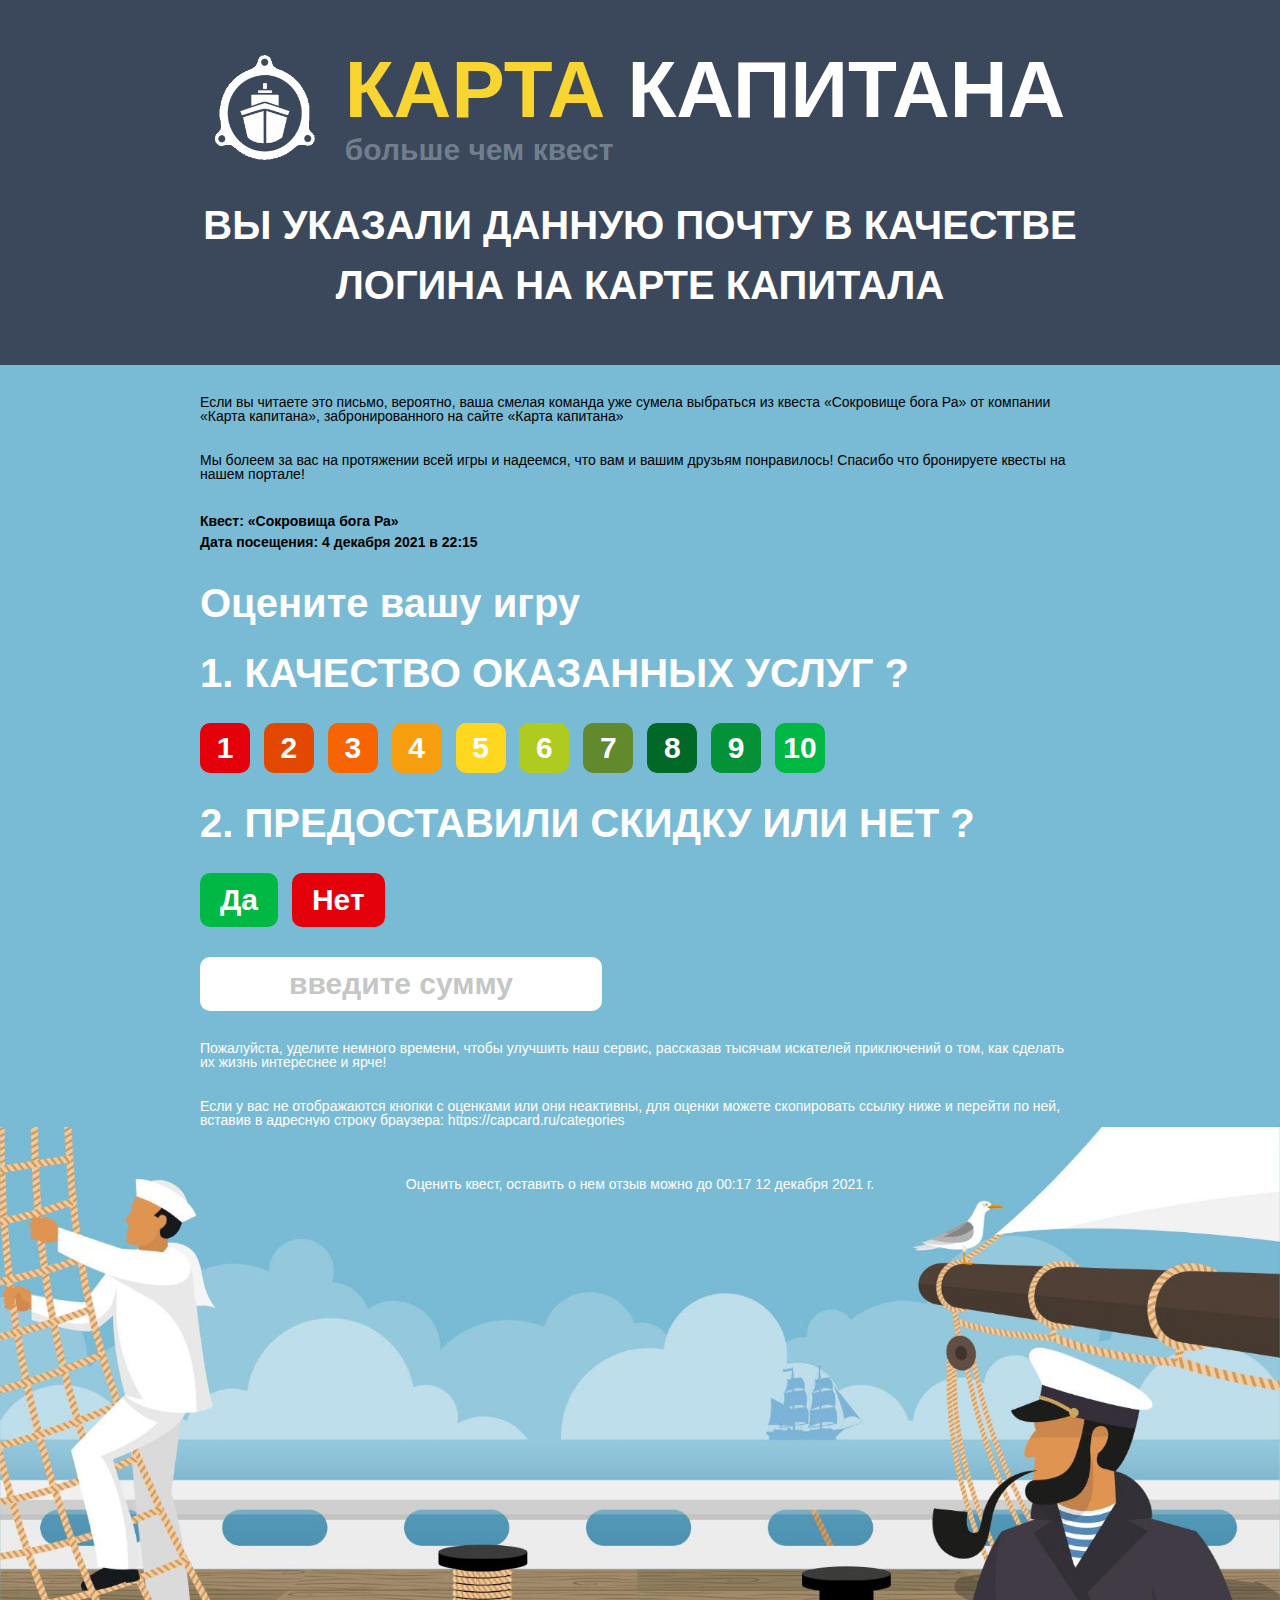
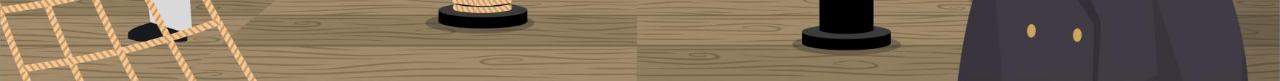
==== index.html @ 3fa46092 "main" ====
<!DOCTYPE html>
<html lang="en">

<head>
    <meta charset="UTF-8">
    <meta http-equiv="X-UA-Compatible" content="IE=edge">
    <meta name="viewport" content="width=device-width, initial-scale=1.0, maximum-scale=1.0, user-scalable=0" />
    <title>mail-form</title>
    <link rel="stylesheet" href="/css/reset.css">
    <link rel="stylesheet" href="/css/style.css">
</head>

<body>
    <div class="container">
        <div class="header">
            <div class="title-wrap-wrap">
                <div class="logo">
                    <img class="logo-img" src="/img/this5.png" alt="">
                </div>
                <div class="title-wrap">
                    <p class="title"><span class="yellow">КАРТА</span> КАПИТАНА</p>
                    <p class="sub-title">больше чем квест</p>
                </div>
            </div>
            <p class="header-txt">ВЫ УКАЗАЛИ ДАННУЮ ПОЧТУ В КАЧЕСТВЕ <br>
                ЛОГИНА НА КАРТЕ КАПИТАЛА</p>
        </div>
        <section class="main">
            <p class="main-txt">
                Если вы читаете это письмо, вероятно, ваша смелая команда уже сумела выбраться из квеста
                «Сокровище бога Ра» от компании «Карта капитана», забронированного на сайте «Карта капитана»
            </p>
            <p class="main-txt">
                Мы болеем за вас на протяжении всей игры и надеемся, что вам и вашим друзьям понравилось!
                Спасибо что бронируете квесты на нашем портале!
            </p>
            <p class="main-txt strong">
                Квест: «Сокровища бога Ра» <br>
                Дата посещения: 4 декабря 2021 в 22:15
            </p>
            <p class="main-form">
                Оцените вашу игру
            </p>
            <p class="main-form">
                1. КАЧЕСТВО ОКАЗАННЫХ УСЛУГ ?
            </p>
            <a class="main-form-link" href="https://capcard.ru">
                <button class="main-form-btn btn1">1</button>
                <button class="main-form-btn btn2">2</button>
                <button class="main-form-btn btn3">3</button>
                <button class="main-form-btn btn4">4</button>
                <button class="main-form-btn btn5">5</button>
                <button class="main-form-btn btn6">6</button>
                <button class="main-form-btn btn7">7</button>
                <button class="main-form-btn btn8">8</button>
                <button class="main-form-btn btn9">9</button>
                <button class="main-form-btn btn10">10</button>
            </a>
            <p class="main-form">
                2. ПРЕДОСТАВИЛИ СКИДКУ ИЛИ НЕТ ?
            </p>
            <a class="main-form-discont" href="">
                <button class="main-form-discont-btn btn10">Да</button>
                <button class="main-form-discont-btn btn1">Нет</button>
            </a>
            <input class="main-form-value" placeholder="введите сумму" type="text">
            <p class="main-txt txt-white">
                Пожалуйста, уделите немного времени, чтобы улучшить наш сервис, рассказав тысячам искателей приключений
                о том,
                как сделать их жизнь интереснее и ярче!
            </p>
            <p class="main-txt txt-white">
                Если у вас не отображаются кнопки с оценками или они неактивны, для оценки можете скопировать ссылку
                ниже и перейти
                по ней, вставив в адресную строку браузера: https://capcard.ru/categories
            </p>
        </section>
        <div class="footer">
            <img class="footer-img" src="/img/footer-img.jpg" alt="">
            <p class="footer-txt">
                Оценить квест, оставить о нем отзыв можно до 00:17 12 декабря 2021 г.
            </p>
        </div>

    </div>
    </div>

    <script src="/js/style.js"></script>
</body>

</html>
---- css/style.css ----
@font-face {
    font-family: 'sans-regular';
    src: url('fonts/OpenSans-Regular.ttf') format('truetype');
}

body {
    font-family: 'sans-regular', sans-serif;
    font-weight: 400;
}
.container {
    margin: 0 auto;
    
}
.header {
    background-color: rgba(59, 72, 91, 1);
    padding: 50px 200px;
    

}
.yellow {
    color: rgba(248, 213, 48, 1);
}
.title-wrap-wrap {
    width: 100%;
    display: flex;
    align-items: center;
    justify-content: center;
    /* padding: 20px 100px; */
}
.logo {
    margin-right: 30px;
}
.logo-img {
    width: 100px;
}
.title-wrap {
    display: flex;
    flex-direction: column;
}
.title {
    font-size: 80px;
    color: white;
    font-weight: 700;
    white-space: nowrap;
}
.sub-title {
    font-size: 30px;
    color: rgba(113, 126, 142, 1);
    margin-top: 5px;
    font-weight: 700;
}
.header-txt {
    /* font-family: 'name', sans-serif; */
    font-size: 40px;
    color: white;
    text-align: center;
    line-height: 1.5;
    margin-top: 30px;
    font-weight: 700;

}
.main {
    background-color: rgba(121, 187, 213, 1);
    padding: 0px 200px;
}
.main-txt {
    font-size: 14px;
    padding-top: 30px;
}
.txt-white {
    color: white;
}
.strong {
    font-weight: 700;
    line-height: 1.5;
}
.main-form {
    color: white;
    font-size: 40px;
    font-weight: 700;
    margin-top: 30px;
}
.main-form-discont {
    display: block;
    margin-top: 30px;



}
.main-form-discont-btn {
    font-size: 30px;
    color: white;
    margin-right: 10px;
    padding: 10px 20px;
    border-radius: 10px;
    font-weight: 700;
}
.main-form-value {
    font-size: 30px;
    padding: 10px 0px;
    font-weight: 700;
    border-radius: 10px;
    margin-top: 30px;
}
.main-form-link {
    display: block;
    margin-top: 30px;

}
.main-form-btn {
    border-radius: 10px;
    font-weight: 900;
    font-size: 30px;
    color: white;
    width: 50px;
    height: 50px;
    margin-right: 10px;
}
.btn1 {
    background-color: rgba(227, 0, 11, 1);
}

.btn2 {
    background-color: rgba(227, 72, 0, 1);
}

.btn3 {
    background-color:rgba(247, 101, 3, 1);
}
.btn4 {
    background-color: rgba(247, 158, 15, 1);
}
.btn5 {
    background-color: rgba(255, 215, 31, 1);
}
.btn6 {
    background-color: rgba(176, 203, 31, 1);
}
.btn7 {
    background-color: rgba(98, 138, 44, 1);
}
.btn8 {
    background-color: rgba(0, 105, 39, 1);
}
.btn9 {
    background-color: rgba(5, 145, 56, 1);
}
.btn10 {
    background-color: rgba(0, 184, 67, 1);
}

.main-form-value::placeholder {
    text-align: center;
    color: rgba(197, 198, 198, 1);
}
.footer {
    position: relative;
    width: 100%;
}
.footer-txt {
    position: absolute;
    text-align: center;
    top: 50px;  
    left: 50%;
    transform: translateX(-50%);
    z-index: 100;
    color: white;
}
.footer-img {
    width: 100%;
}
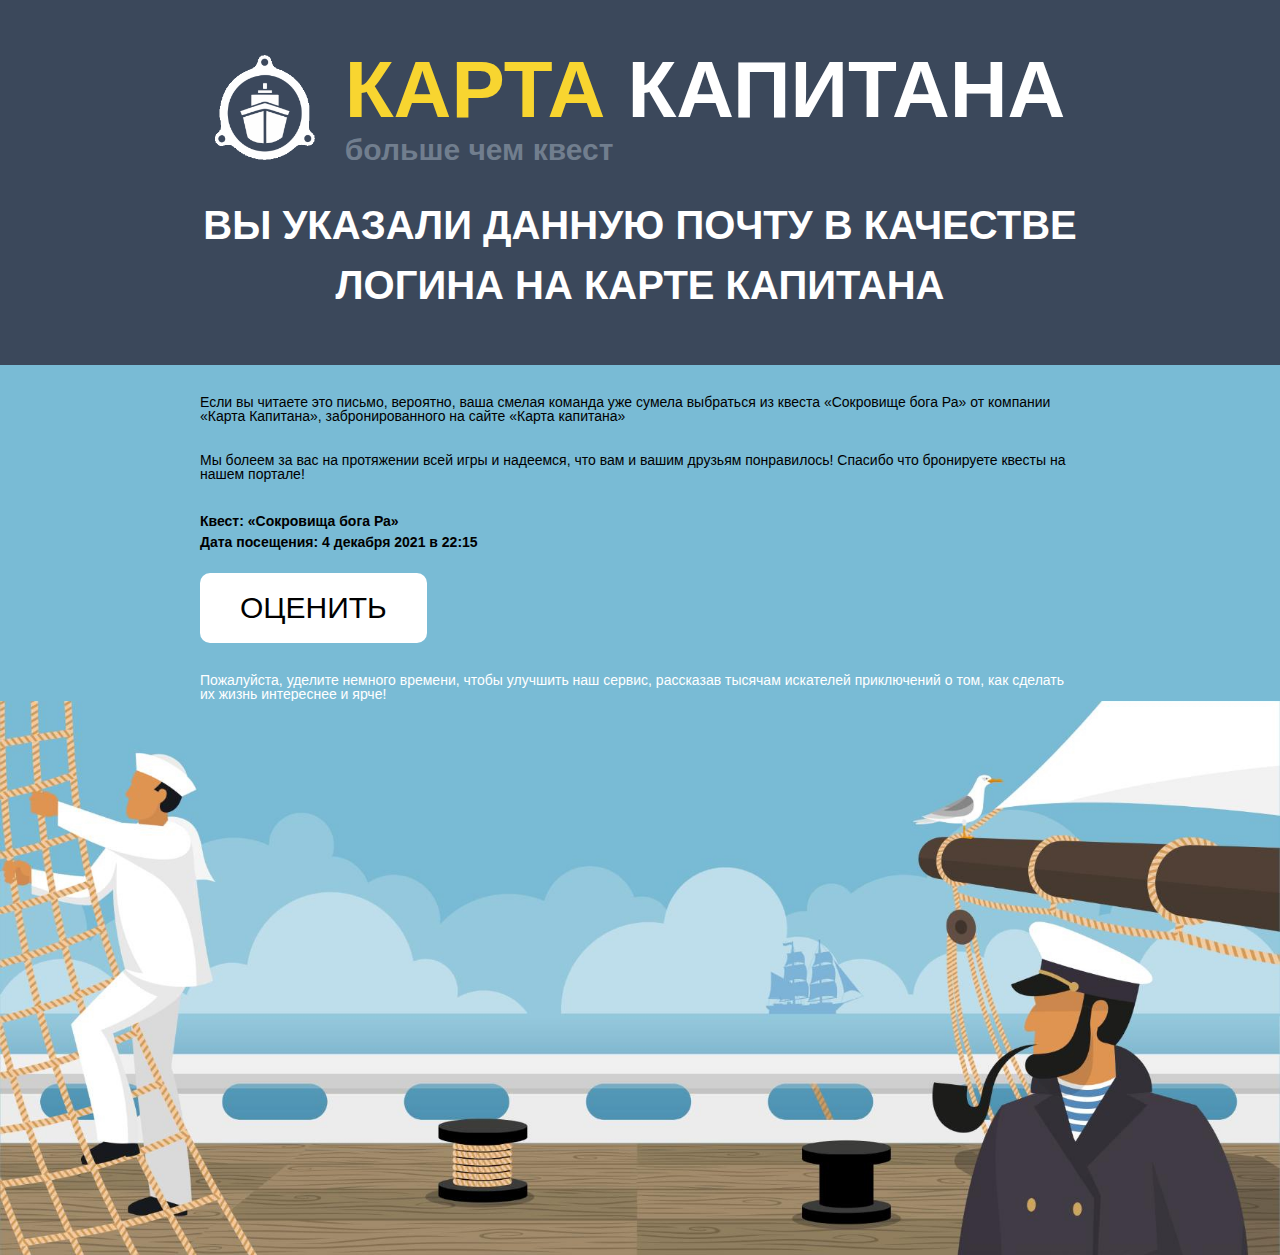
==== commit c9c926a3: "add form" ====
--- a/index.html
+++ b/index.html
@@ -5,9 +5,9 @@
     <meta charset="UTF-8">
     <meta http-equiv="X-UA-Compatible" content="IE=edge">
     <meta name="viewport" content="width=device-width, initial-scale=1.0, maximum-scale=1.0, user-scalable=0" />
-    <title>mail-form</title>
+    <title>Карта Капитана</title>
     <link rel="stylesheet" href="/css/reset.css">
-    <link rel="stylesheet" href="/css/style.css">
+    <link rel="stylesheet" href="/css/index.css">
 </head>
 
 <body>
@@ -22,13 +22,12 @@
                     <p class="sub-title">больше чем квест</p>
                 </div>
             </div>
-            <p class="header-txt">ВЫ УКАЗАЛИ ДАННУЮ ПОЧТУ В КАЧЕСТВЕ <br>
-                ЛОГИНА НА КАРТЕ КАПИТАЛА</p>
+            <p class="header-txt">ВЫ УКАЗАЛИ ДАННУЮ ПОЧТУ В КАЧЕСТВЕ ЛОГИНА НА КАРТЕ КАПИТАНА</p>
         </div>
         <section class="main">
             <p class="main-txt">
                 Если вы читаете это письмо, вероятно, ваша смелая команда уже сумела выбраться из квеста
-                «Сокровище бога Ра» от компании «Карта капитана», забронированного на сайте «Карта капитана»
+                «Сокровище бога Ра» от компании «Карта Капитана», забронированного на сайте «Карта капитана»
             </p>
             <p class="main-txt">
                 Мы болеем за вас на протяжении всей игры и надеемся, что вам и вашим друзьям понравилось!
@@ -38,7 +37,8 @@
                 Квест: «Сокровища бога Ра» <br>
                 Дата посещения: 4 декабря 2021 в 22:15
             </p>
-            <p class="main-form">
+            <a class="link" href="/html/form.html">ОЦЕНИТЬ</a>
+            <!-- <p class="main-form">
                 Оцените вашу игру
             </p>
             <p class="main-form">
@@ -63,23 +63,23 @@
                 <button class="main-form-discont-btn btn10">Да</button>
                 <button class="main-form-discont-btn btn1">Нет</button>
             </a>
-            <input class="main-form-value" placeholder="введите сумму" type="text">
+            <input class="main-form-value" placeholder="введите сумму" type="text"> -->
             <p class="main-txt txt-white">
                 Пожалуйста, уделите немного времени, чтобы улучшить наш сервис, рассказав тысячам искателей приключений
                 о том,
                 как сделать их жизнь интереснее и ярче!
             </p>
-            <p class="main-txt txt-white">
+            <!-- <p class="main-txt txt-white">
                 Если у вас не отображаются кнопки с оценками или они неактивны, для оценки можете скопировать ссылку
                 ниже и перейти
                 по ней, вставив в адресную строку браузера: https://capcard.ru/categories
-            </p>
+            </p> -->
         </section>
         <div class="footer">
             <img class="footer-img" src="/img/footer-img.jpg" alt="">
-            <p class="footer-txt">
+            <!-- <p class="footer-txt">
                 Оценить квест, оставить о нем отзыв можно до 00:17 12 декабря 2021 г.
-            </p>
+            </p> -->
         </div>
 
     </div>
--- a/css/index.css
+++ b/css/index.css
@@ -0,0 +1,185 @@
+@font-face {
+    font-family: 'sans-regular';
+    src: url('fonts/OpenSans-Regular.ttf') format('truetype');
+}
+
+body {
+    font-family: 'sans-regular', sans-serif;
+    font-weight: 400;
+}
+body a {
+    color: black;
+}
+.link {
+    font-size: 30px;
+    padding: 20px 40px;
+    background-color: #fff;
+    display: block;
+    width: max-content;
+    border-radius: 10px;
+    margin-top: 20px;
+}
+.container {
+    margin: 0 auto;
+    
+}
+.header {
+    background-color: rgba(59, 72, 91, 1);
+    padding: 50px 200px;
+    
+
+}
+.yellow {
+    color: rgba(248, 213, 48, 1);
+}
+.title-wrap-wrap {
+    width: 100%;
+    display: flex;
+    align-items: center;
+    justify-content: center;
+    /* padding: 20px 100px; */
+}
+.logo {
+    margin-right: 30px;
+}
+.logo-img {
+    width: 100px;
+}
+.title-wrap {
+    display: flex;
+    flex-direction: column;
+}
+.title {
+    font-size: 80px;
+    color: white;
+    font-weight: 700;
+    white-space: nowrap;
+}
+.sub-title {
+    font-size: 30px;
+    color: rgba(113, 126, 142, 1);
+    margin-top: 5px;
+    font-weight: 700;
+}
+.header-txt {
+    /* font-family: 'name', sans-serif; */
+    font-size: 40px;
+    color: white;
+    text-align: center;
+    line-height: 1.5;
+    margin-top: 30px;
+    font-weight: 700;
+
+}
+.main {
+    background-color: rgba(121, 187, 213, 1);
+    padding: 0px 200px;
+}
+.main-txt {
+    font-size: 14px;
+    padding-top: 30px;
+}
+.txt-white {
+    color: white;
+}
+.strong {
+    font-weight: 700;
+    line-height: 1.5;
+}
+.main-form {
+    color: white;
+    font-size: 40px;
+    font-weight: 700;
+    margin-top: 30px;
+}
+.main-form-discont {
+    display: block;
+    margin-top: 30px;
+
+
+
+}
+.main-form-discont-btn {
+    font-size: 30px;
+    color: white;
+    margin-right: 10px;
+    padding: 10px 20px;
+    border-radius: 10px;
+    font-weight: 700;
+}
+.main-form-value {
+    font-size: 30px;
+    padding: 10px 0px;
+    font-weight: 700;
+    border-radius: 10px;
+    margin-top: 30px;
+}
+.main-form-link {
+    display: block;
+    margin-top: 30px;
+
+}
+.main-form-btn {
+    border-radius: 10px;
+    font-weight: 900;
+    font-size: 30px;
+    color: white;
+    width: 50px;
+    height: 50px;
+    margin-right: 10px;
+}
+.btn1 {
+    background-color: rgba(227, 0, 11, 1);
+}
+
+.btn2 {
+    background-color: rgba(227, 72, 0, 1);
+}
+
+.btn3 {
+    background-color:rgba(247, 101, 3, 1);
+}
+.btn4 {
+    background-color: rgba(247, 158, 15, 1);
+}
+.btn5 {
+    background-color: rgba(255, 215, 31, 1);
+}
+.btn6 {
+    background-color: rgba(176, 203, 31, 1);
+}
+.btn7 {
+    background-color: rgba(98, 138, 44, 1);
+}
+.btn8 {
+    background-color: rgba(0, 105, 39, 1);
+}
+.btn9 {
+    background-color: rgba(5, 145, 56, 1);
+}
+.btn10 {
+    background-color: rgba(0, 184, 67, 1);
+}
+
+.main-form-value::placeholder {
+    text-align: center;
+    color: rgba(197, 198, 198, 1);
+}
+.footer {
+    position: relative;
+    width: 100%;
+}
+.footer-txt {
+    position: absolute;
+    text-align: center;
+    top: 50px;  
+    left: 50%;
+    transform: translateX(-50%);
+    z-index: 100;
+    color: white;
+}
+.footer-img {
+    width: 100%;
+}
+
+
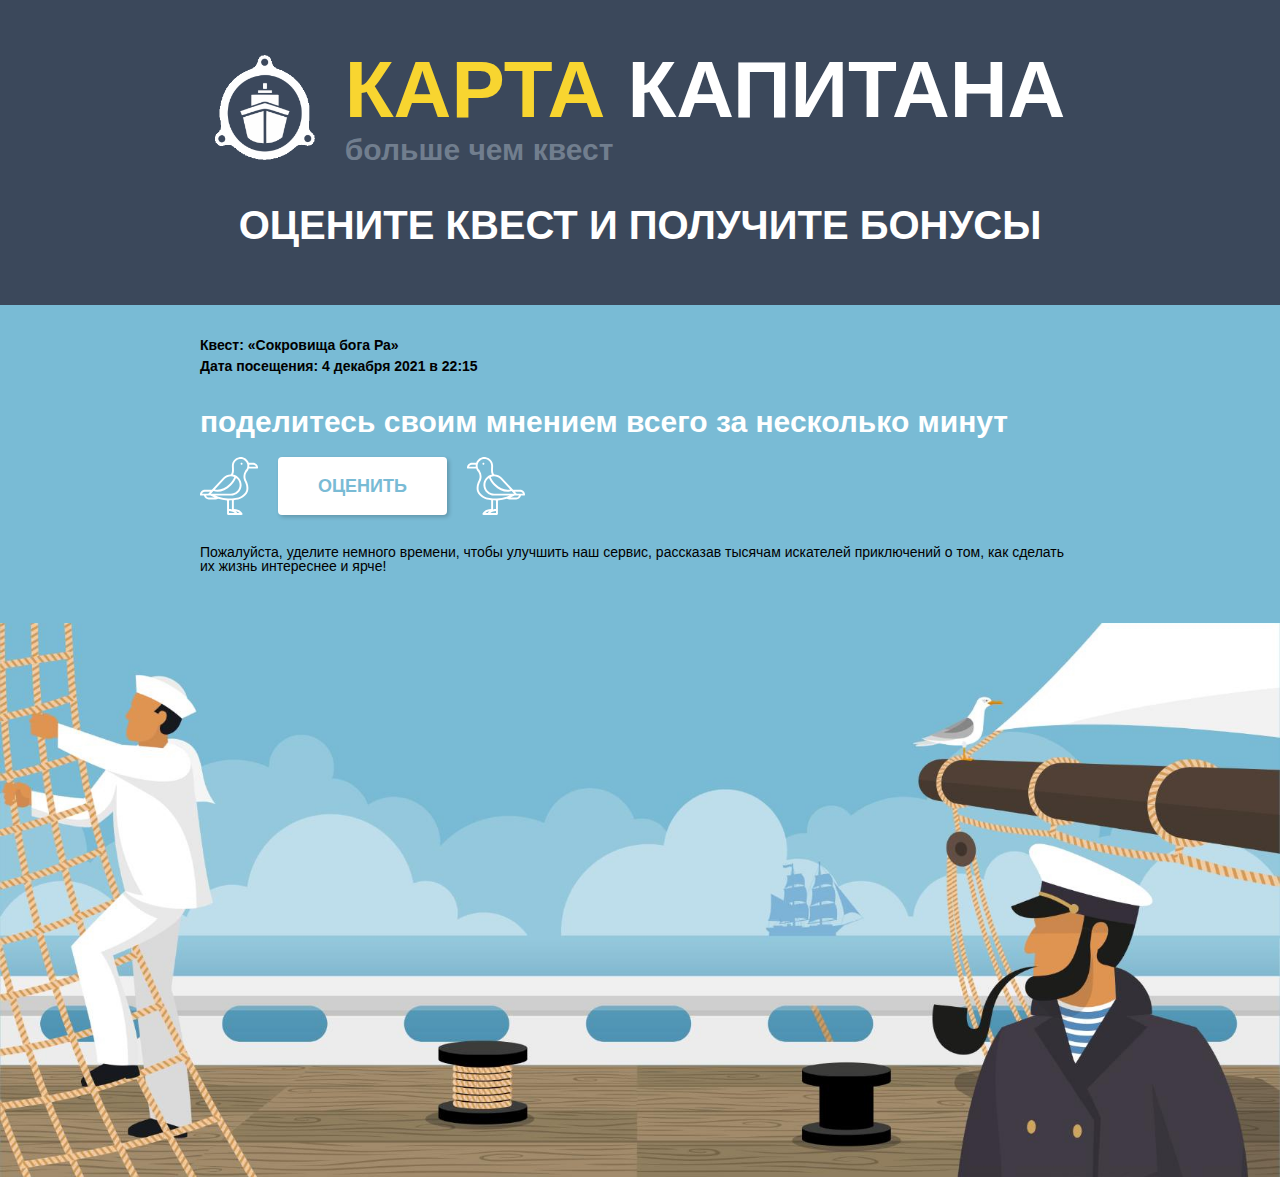
==== commit 07853c69: "done?" ====
--- a/index.html
+++ b/index.html
@@ -8,6 +8,7 @@
     <title>Карта Капитана</title>
     <link rel="stylesheet" href="/css/reset.css">
     <link rel="stylesheet" href="/css/index.css">
+    <link rel="stylesheet" href="/css/media.css">
 </head>
 
 <body>
@@ -22,22 +23,27 @@
                     <p class="sub-title">больше чем квест</p>
                 </div>
             </div>
-            <p class="header-txt">ВЫ УКАЗАЛИ ДАННУЮ ПОЧТУ В КАЧЕСТВЕ ЛОГИНА НА КАРТЕ КАПИТАНА</p>
+            <p class="header-txt">ОЦЕНИТЕ КВЕСТ И ПОЛУЧИТЕ БОНУСЫ</p>
         </div>
         <section class="main">
-            <p class="main-txt">
-                Если вы читаете это письмо, вероятно, ваша смелая команда уже сумела выбраться из квеста
-                «Сокровище бога Ра» от компании «Карта Капитана», забронированного на сайте «Карта капитана»
-            </p>
-            <p class="main-txt">
-                Мы болеем за вас на протяжении всей игры и надеемся, что вам и вашим друзьям понравилось!
-                Спасибо что бронируете квесты на нашем портале!
-            </p>
             <p class="main-txt strong">
                 Квест: «Сокровища бога Ра» <br>
                 Дата посещения: 4 декабря 2021 в 22:15
             </p>
-            <a class="link" href="/html/form.html">ОЦЕНИТЬ</a>
+            <p class="main-txt main-txt-title ">
+                поделитесь своим мнением всего за несколько минут
+            </p>
+            <!-- <p class="main-txt">
+                Мы болеем за вас на протяжении всей игры и надеемся, что вам и вашим друзьям понравилось!
+                Спасибо что бронируете квесты на нашем портале!
+            </p> -->
+            <div class="link-wrap">
+                <img class="seagull" src="/img/svg/seagull.svg" alt="">
+                <a class="link" href="/html/form.html">ОЦЕНИТЬ</a>
+                <img class="seagull2" src="/img/svg/seagull2.svg" alt="">
+
+            </div>
+
             <!-- <p class="main-form">
                 Оцените вашу игру
             </p>
@@ -64,7 +70,7 @@
                 <button class="main-form-discont-btn btn1">Нет</button>
             </a>
             <input class="main-form-value" placeholder="введите сумму" type="text"> -->
-            <p class="main-txt txt-white">
+            <p class="main-txt txt-white padding-to-footer">
                 Пожалуйста, уделите немного времени, чтобы улучшить наш сервис, рассказав тысячам искателей приключений
                 о том,
                 как сделать их жизнь интереснее и ярче!
@@ -85,7 +91,7 @@
     </div>
     </div>
 
-    <script src="/js/style.js"></script>
+    <!-- <script src="/js/style.js"></script> -->
 </body>
 
 </html>--- a/css/index.css
+++ b/css/index.css
@@ -11,14 +11,38 @@
     color: black;
 }
 .link {
-    font-size: 30px;
+    background-color: #fff;
+    color: #79bbd5;
     padding: 20px 40px;
-    background-color: #fff;
-    display: block;
-    width: max-content;
-    border-radius: 10px;
+    text-align: center;
+    text-decoration: none;
+    display: inline-block;
+    font-size: 18px;
+    font-weight: bold;
+    border-radius: 4px;
+    border: none;
+    box-shadow: 2px 2px 4px rgba(0, 0, 0, 0.2);
+    transition: all 0.3s ease-in-out;
+
+}
+.seagull {
+    height: 58px;
+    margin-right: 20px;
+}
+.seagull2 {
+    height: 58px;
+    margin-left: 20px;
+}
+.link-wrap {
+    display: flex;
+    align-items: center;
     margin-top: 20px;
 }
+.link:hover {
+    background-color: #79bbd5;
+    color: #fff;
+    cursor: pointer;
+  }
 .container {
     margin: 0 auto;
     
@@ -79,8 +103,13 @@
     font-size: 14px;
     padding-top: 30px;
 }
-.txt-white {
+/* .txt-white {
     color: white;
+} */
+.main-txt-title {
+    font-size: 30px;
+    color: white;
+    font-weight: 700;
 }
 .strong {
     font-weight: 700;
@@ -128,43 +157,16 @@
     height: 50px;
     margin-right: 10px;
 }
-.btn1 {
-    background-color: rgba(227, 0, 11, 1);
-}
 
-.btn2 {
-    background-color: rgba(227, 72, 0, 1);
-}
-
-.btn3 {
-    background-color:rgba(247, 101, 3, 1);
-}
-.btn4 {
-    background-color: rgba(247, 158, 15, 1);
-}
-.btn5 {
-    background-color: rgba(255, 215, 31, 1);
-}
-.btn6 {
-    background-color: rgba(176, 203, 31, 1);
-}
-.btn7 {
-    background-color: rgba(98, 138, 44, 1);
-}
-.btn8 {
-    background-color: rgba(0, 105, 39, 1);
-}
-.btn9 {
-    background-color: rgba(5, 145, 56, 1);
-}
-.btn10 {
-    background-color: rgba(0, 184, 67, 1);
-}
 
 .main-form-value::placeholder {
     text-align: center;
     color: rgba(197, 198, 198, 1);
 }
+
+.padding-to-footer {
+    padding-bottom: 50px;
+} 
 .footer {
     position: relative;
     width: 100%;
--- a/css/media.css
+++ b/css/media.css
@@ -0,0 +1,119 @@
+@media(max-width: 1250px) {
+    .header {
+        padding: 40px 50px;
+    }
+    .main {
+        padding: 0px 50px;
+    }
+}
+
+
+@media(max-width: 1000px) {
+    .logo-img {
+        width: 80px;
+    }
+    .logo {
+        margin-right: 25px;
+    }
+    .title {
+        font-size: 50px;
+    }
+    .sub-title {
+        font-size: 20px;
+    }
+    .header-txt {
+        font-size: 25px;
+    }
+    .strong {
+        font-size: 22px;
+    }
+    .form-title {
+        font-size: 30px;
+    }
+}
+
+
+@media(max-width: 776px) {
+    .header {
+        padding: 30px 20px;
+    }
+    .main {
+        padding: 0px 20px;
+    }
+    .logo-img {
+        width: 60px;
+    }
+    .logo {
+        margin-right: 20px;
+    }
+    .title {
+        font-size: 30px;
+    }
+    .sub-title {
+        font-size: 18px;
+    }
+    .header-txt {
+        font-size: 20px;
+    }
+    .strong {
+        font-size: 20px;
+    }
+    .form-title {
+        font-size: 25px;
+    }
+    .form-label-title {
+        font-size: 25px;
+    }
+}
+
+@media(max-width: 500px) {
+    .link {
+        padding: 16px 32px;
+        font-size: 16px;
+    
+    }
+    .seagull {
+        height: 48px;
+        margin-right: 20px;
+    }
+    .seagull2 {
+        height: 48px;
+        margin-left: 20px;
+    }
+    .form-input {
+        width: 250px;
+    }
+    .header {
+        padding: 20px 15px;
+    }
+    .main {
+        padding: 0px 15px;
+    }
+    .logo-img {
+        width: 50px;
+    }
+    .logo {
+        margin-right: 15px;
+    }
+    .title {
+        font-size: 25px;
+    }
+    .sub-title {
+        font-size: 16px;
+    }
+    .header-txt {
+        font-size: 20px;
+    }
+    .strong {
+        font-size: 18px;
+    }
+    .form-title {
+        font-size: 20px;
+    }
+    .form-label-title {
+        font-size: 20px;
+    }
+    .main-txt-title {
+        font-size: 25px;
+    }
+}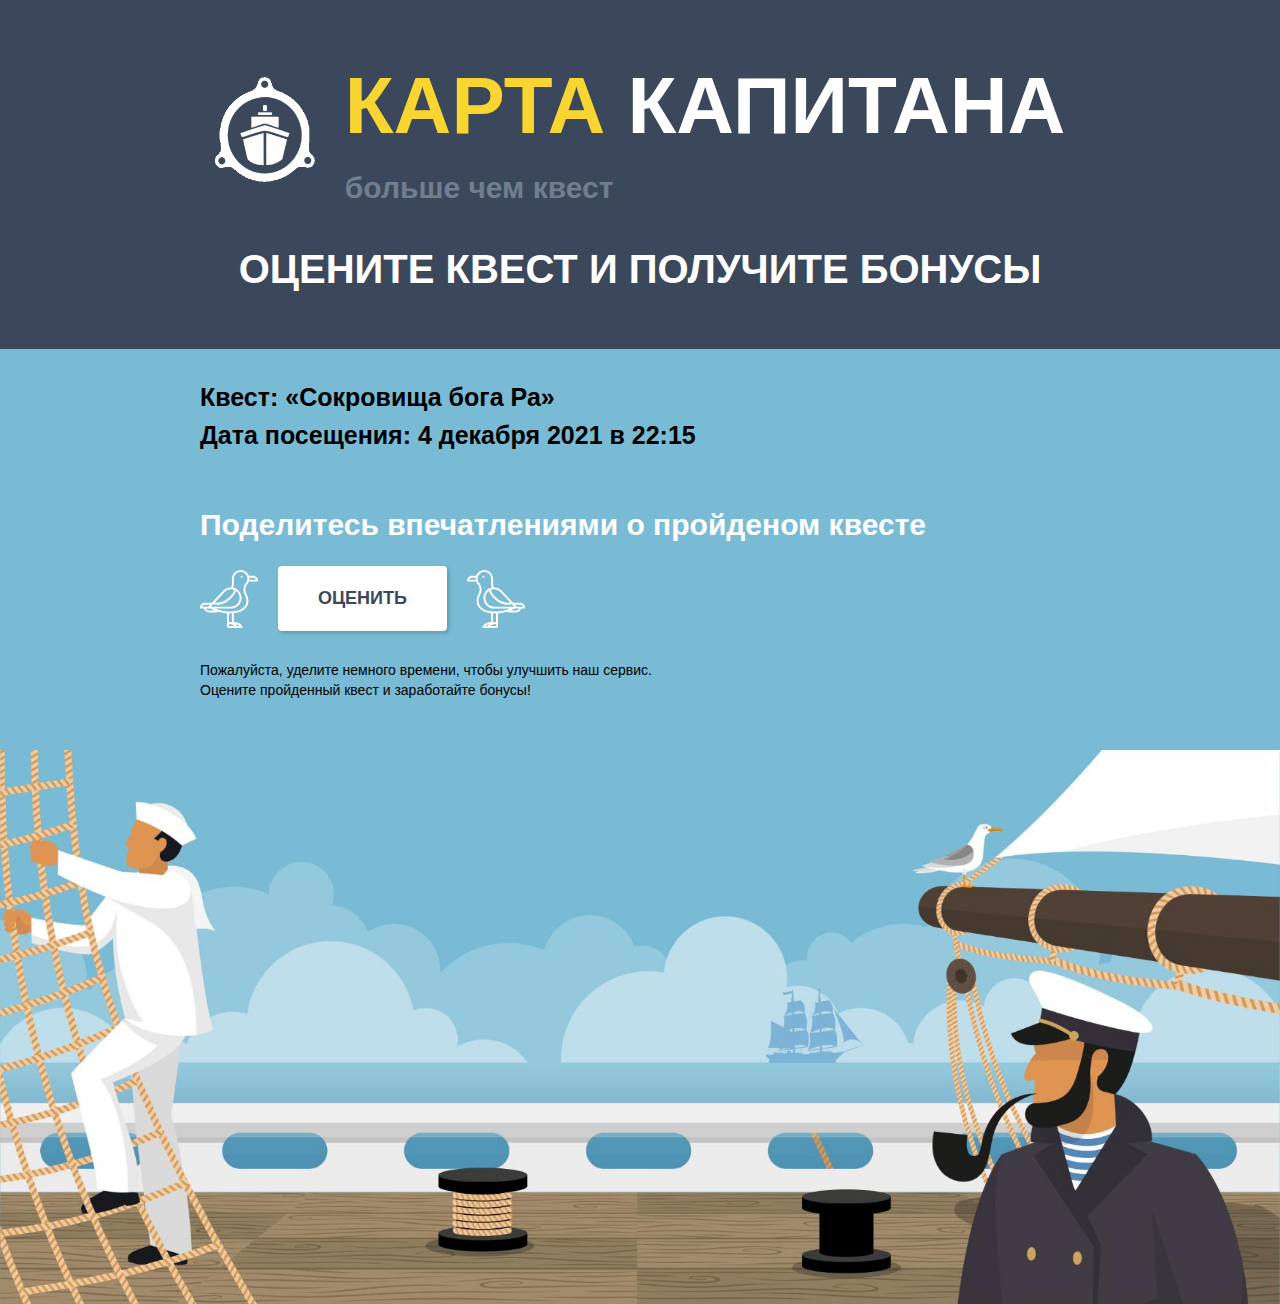
==== commit e9e8a9d3: "done" ====
--- a/index.html
+++ b/index.html
@@ -7,8 +7,8 @@
     <meta name="viewport" content="width=device-width, initial-scale=1.0, maximum-scale=1.0, user-scalable=0" />
     <title>Карта Капитана</title>
     <link rel="stylesheet" href="/css/reset.css">
-    <link rel="stylesheet" href="/css/index.css">
-    <link rel="stylesheet" href="/css/media.css">
+    <link rel="stylesheet" href="/css/index.css?v=3">
+    <link rel="stylesheet" href="/css/media.css?v=3">
 </head>
 
 <body>
@@ -31,67 +31,27 @@
                 Дата посещения: 4 декабря 2021 в 22:15
             </p>
             <p class="main-txt main-txt-title ">
-                поделитесь своим мнением всего за несколько минут
+                Поделитесь впечатлениями о пройденом квесте
             </p>
-            <!-- <p class="main-txt">
-                Мы болеем за вас на протяжении всей игры и надеемся, что вам и вашим друзьям понравилось!
-                Спасибо что бронируете квесты на нашем портале!
-            </p> -->
             <div class="link-wrap">
                 <img class="seagull" src="/img/svg/seagull.svg" alt="">
                 <a class="link" href="/html/form.html">ОЦЕНИТЬ</a>
                 <img class="seagull2" src="/img/svg/seagull2.svg" alt="">
 
             </div>
+            <p class="main-txt txt-white padding-to-footer">
+                Пожалуйста, уделите немного времени, чтобы улучшить наш сервис.<br>
+                Оцените пройденный квест и заработайте бонусы!
+            </p>
 
-            <!-- <p class="main-form">
-                Оцените вашу игру
-            </p>
-            <p class="main-form">
-                1. КАЧЕСТВО ОКАЗАННЫХ УСЛУГ ?
-            </p>
-            <a class="main-form-link" href="https://capcard.ru">
-                <button class="main-form-btn btn1">1</button>
-                <button class="main-form-btn btn2">2</button>
-                <button class="main-form-btn btn3">3</button>
-                <button class="main-form-btn btn4">4</button>
-                <button class="main-form-btn btn5">5</button>
-                <button class="main-form-btn btn6">6</button>
-                <button class="main-form-btn btn7">7</button>
-                <button class="main-form-btn btn8">8</button>
-                <button class="main-form-btn btn9">9</button>
-                <button class="main-form-btn btn10">10</button>
-            </a>
-            <p class="main-form">
-                2. ПРЕДОСТАВИЛИ СКИДКУ ИЛИ НЕТ ?
-            </p>
-            <a class="main-form-discont" href="">
-                <button class="main-form-discont-btn btn10">Да</button>
-                <button class="main-form-discont-btn btn1">Нет</button>
-            </a>
-            <input class="main-form-value" placeholder="введите сумму" type="text"> -->
-            <p class="main-txt txt-white padding-to-footer">
-                Пожалуйста, уделите немного времени, чтобы улучшить наш сервис, рассказав тысячам искателей приключений
-                о том,
-                как сделать их жизнь интереснее и ярче!
-            </p>
-            <!-- <p class="main-txt txt-white">
-                Если у вас не отображаются кнопки с оценками или они неактивны, для оценки можете скопировать ссылку
-                ниже и перейти
-                по ней, вставив в адресную строку браузера: https://capcard.ru/categories
-            </p> -->
         </section>
         <div class="footer">
-            <img class="footer-img" src="/img/footer-img.jpg" alt="">
-            <!-- <p class="footer-txt">
-                Оценить квест, оставить о нем отзыв можно до 00:17 12 декабря 2021 г.
-            </p> -->
+            <img class="footer-img" src="/img/footer-img.jpg?v=3" alt="">
+
         </div>
 
     </div>
     </div>
-
-    <!-- <script src="/js/style.js"></script> -->
 </body>
 
 </html>--- a/css/index.css
+++ b/css/index.css
@@ -6,13 +6,14 @@
 body {
     font-family: 'sans-regular', sans-serif;
     font-weight: 400;
+    line-height: 1.4;
 }
 body a {
     color: black;
 }
 .link {
     background-color: #fff;
-    color: #79bbd5;
+    color: rgba(59, 72, 91, 1);
     padding: 20px 40px;
     text-align: center;
     text-decoration: none;
@@ -25,6 +26,11 @@
     transition: all 0.3s ease-in-out;
 
 }
+.link:hover {
+    background-color: rgba(59, 72, 91, 1);
+    color: #fff;
+    cursor: pointer;
+  }
 .seagull {
     height: 58px;
     margin-right: 20px;
@@ -38,20 +44,13 @@
     align-items: center;
     margin-top: 20px;
 }
-.link:hover {
-    background-color: #79bbd5;
-    color: #fff;
-    cursor: pointer;
-  }
+
 .container {
     margin: 0 auto;
-    
 }
 .header {
     background-color: rgba(59, 72, 91, 1);
     padding: 50px 200px;
-    
-
 }
 .yellow {
     color: rgba(248, 213, 48, 1);
@@ -61,7 +60,6 @@
     display: flex;
     align-items: center;
     justify-content: center;
-    /* padding: 20px 100px; */
 }
 .logo {
     margin-right: 30px;
@@ -86,7 +84,6 @@
     font-weight: 700;
 }
 .header-txt {
-    /* font-family: 'name', sans-serif; */
     font-size: 40px;
     color: white;
     text-align: center;
@@ -103,17 +100,16 @@
     font-size: 14px;
     padding-top: 30px;
 }
-/* .txt-white {
-    color: white;
-} */
 .main-txt-title {
     font-size: 30px;
     color: white;
     font-weight: 700;
 }
 .strong {
+    font-size: 25px;
     font-weight: 700;
     line-height: 1.5;
+    margin-bottom: 20px;
 }
 .main-form {
     color: white;
@@ -124,9 +120,6 @@
 .main-form-discont {
     display: block;
     margin-top: 30px;
-
-
-
 }
 .main-form-discont-btn {
     font-size: 30px;
@@ -148,6 +141,7 @@
     margin-top: 30px;
 
 }
+
 .main-form-btn {
     border-radius: 10px;
     font-weight: 900;
--- a/css/media.css
+++ b/css/media.css
@@ -116,4 +116,30 @@
     .main-txt-title {
         font-size: 25px;
     }
+
+    .popup-body {
+        width: 300px;
+        height: 300px;
+    }
+
+    .popup-title {
+        font-size: 20px;
+        color: white;
+        text-align: center;
+    }
+    
+    .popup-subtitle {
+        font-size: 16px;
+        color: white;
+        text-align: center;
+        margin-top: 20px;
+    }
+    
+    .popup-link {
+        padding: 10px 20px;
+        font-size: 18px;
+        background-color: #fff;
+        border-radius: 5px;
+        margin-top: 50px;
+    }
 }